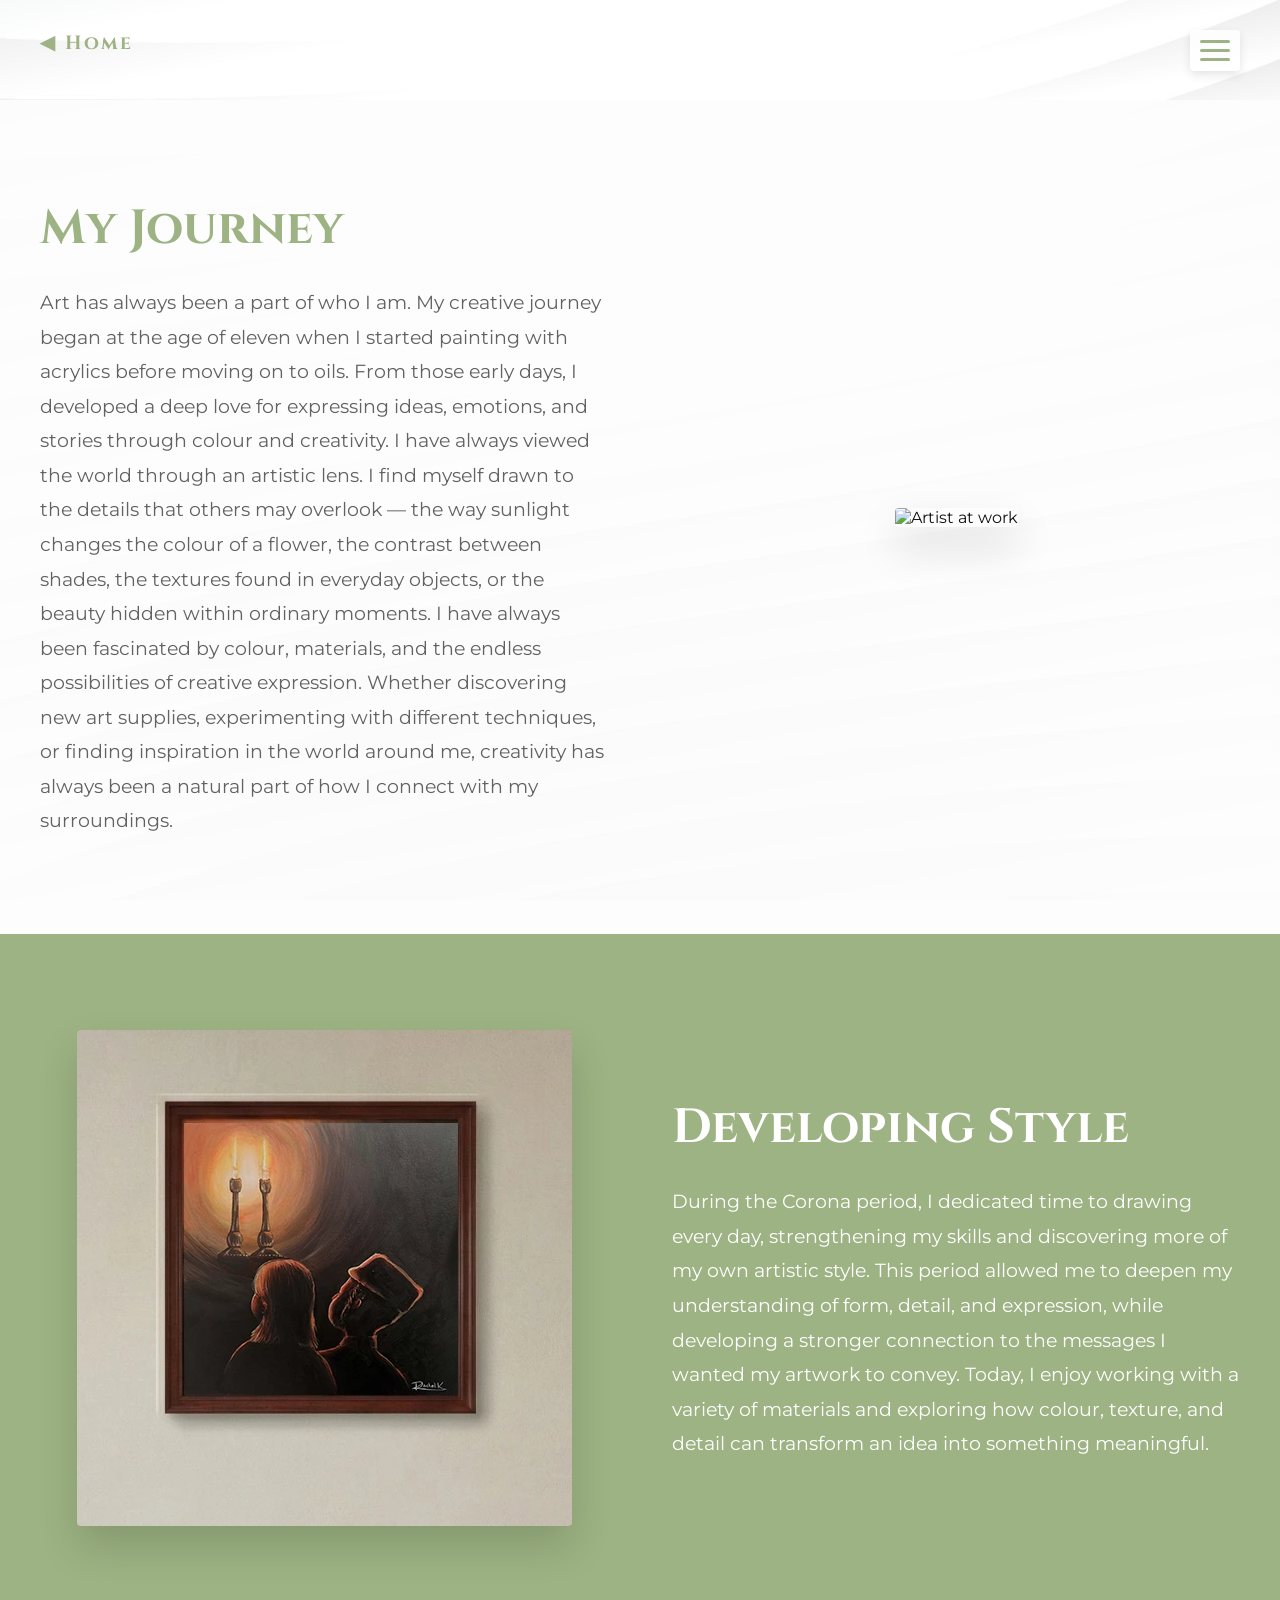
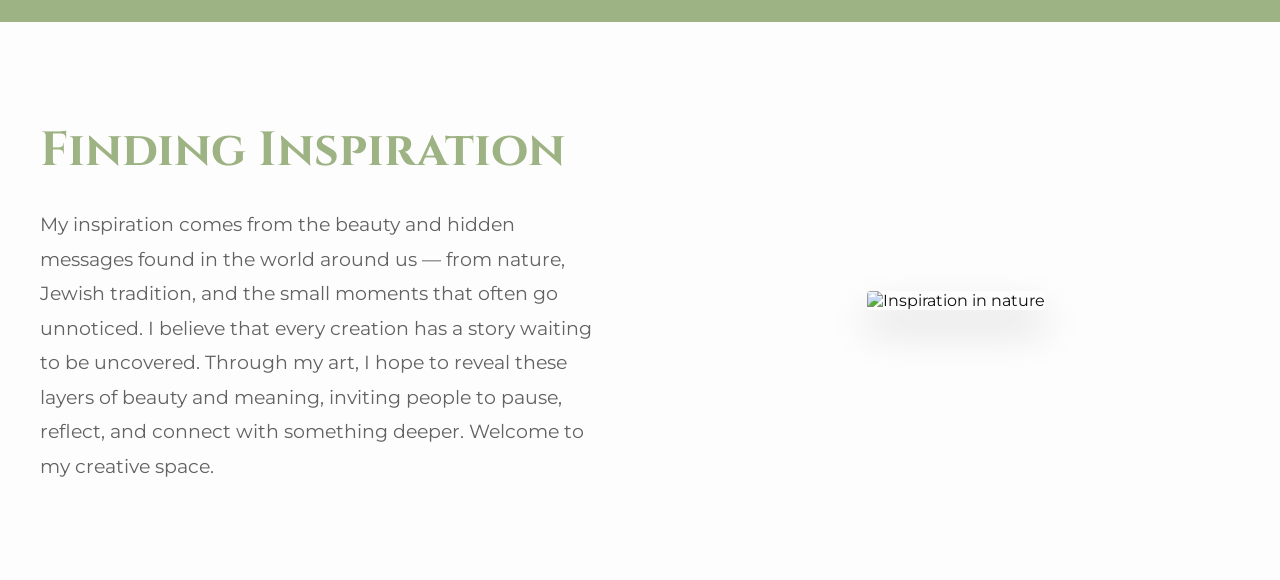
==== aboutMe.html @ 3dc776a1 "Updated" ====
<!DOCTYPE html>
<html lang="en">
<head>
    <meta charset="UTF-8" />
    <meta name="viewport" content="width=device-width, initial-scale=1.0" />
    <title>About Me - Rachel Klompas Art</title>
    <link rel="stylesheet" href="style.css" />
    <link href="https://fonts.googleapis.com/css2?family=Cinzel:wght@400;600;700&family=Montserrat:wght@300;400;500;600&display=swap" rel="stylesheet">
</head>
<body>
    <div class="global-fixed-bg"></div>
    <a href="index.html" class="back-home-btn"><span class="arrow">&#9664;</span> Home</a>
    
    <!-- Hamburger Navigation -->
    <div class="hamburger-container">
        <div class="hamburger-icon" id="hamburger-icon">
            <span class="bar"></span>
            <span class="bar"></span>
            <span class="bar"></span>
        </div>
        <div class="dropdown-menu" id="dropdown-menu">
            <a href="index.html">Home</a>
            <a href="gallery.html">Gallery</a>
            <a href="aboutMe.html">About Me</a>
        </div>
    </div>

    <!-- Main Content Container -->
    <main id="about-main">
        
        <!-- Section 1: Light Background -->
        <section class="about-section light">
            <div class="about-content">
                <div class="about-text">
                    <h2>My Journey</h2>
                    <p>Art has always been a part of who I am. My creative journey began at the age of eleven when I started painting with acrylics before moving on to oils. From those early days, I developed a deep love for expressing ideas, emotions, and stories through colour and creativity. I have always viewed the world through an artistic lens. I find myself drawn to the details that others may overlook — the way sunlight changes the colour of a flower, the contrast between shades, the textures found in everyday objects, or the beauty hidden within ordinary moments. I have always been fascinated by colour, materials, and the endless possibilities of creative expression. Whether discovering new art supplies, experimenting with different techniques, or finding inspiration in the world around me, creativity has always been a natural part of how I connect with my surroundings.</p>
                </div>
                <div class="about-image">
                    <!-- Replace the src with your actual image path -->
                    <img src="./Paintings/Abstract mockup.webp" alt="Artist at work">
                </div>
            </div>
        </section>

        <!-- Section 2: Inverted Background -->
        <section class="about-section inverted">
            <div class="about-content reverse">
                <div class="about-text">
                    <h2>Developing Style</h2>
                    <p>During the Corona period, I dedicated time to drawing every day, strengthening my skills and discovering more of my own artistic style. This period allowed me to deepen my understanding of form, detail, and expression, while developing a stronger connection to the messages I wanted my artwork to convey. Today, I enjoy working with a variety of materials and exploring how colour, texture, and detail can transform an idea into something meaningful.</p>
                </div>
                <div class="about-image">
                    <!-- Replace the src with your actual image path -->
                    <img src="./Paintings/candles cropped mockup (1).webp" alt="Artistic details">
                </div>
            </div>
        </section>

        <!-- Section 3: Light Background -->
        <section class="about-section light">
            <div class="about-content">
                <div class="about-text">
                    <h2>Finding Inspiration</h2>
                    <p>My inspiration comes from the beauty and hidden messages found in the world around us — from nature, Jewish tradition, and the small moments that often go unnoticed. I believe that every creation has a story waiting to be uncovered. Through my art, I hope to reveal these layers of beauty and meaning, inviting people to pause, reflect, and connect with something deeper. Welcome to my creative space.</p>
                </div>
                <div class="about-image">
                    <!-- Replace the src with your actual image path -->
                    <img src="./Paintings/leaves Mockup.webp" alt="Inspiration in nature">
                </div>
            </div>
        </section>
    <div id="contact-widget-container">
        <div id="contact-popup" class="contact-popup">
            <div class="contact-header">
                <h3>Have any questions?</h3>
                <span id="close-popup">&times;</span>
            </div>
            <div class="contact-body">
                <textarea id="contact-message" placeholder="Ask about an artwork, pricing, or commissions..."></textarea>
                <div class="contact-actions">
                    <button id="send-whatsapp" class="action-btn wa-btn">WhatsApp</button>
                    <button id="send-email" class="action-btn email-btn">Email</button>
                </div>
            </div>
        </div>
        <div id="contact-greeting" class="contact-greeting">Hi, be in touch if there is something specific you would like</div>
        <div id="contact-bubble" class="contact-bubble">
            <svg viewBox="0 0 24 24" fill="none" xmlns="http://www.w3.org/2000/svg">
                <path d="M20 2H4C2.9 2 2 2.9 2 4V22L6 18H20C21.1 18 22 17.1 22 16V4C22 2.9 21.1 2 20 2Z" fill="#ffffff"/>
            </svg>
        </div>
    </div>
    </main>

    <script src="aboutMe.js"></script>
</body>
</html>
---- style.css ----
:root {
    --bg-color: #fdfdfd;
    --text-color: #111111;
    --brand-green: #9db383;
    --brand-grey: #626262; 
}

* {
    margin: 0;
    padding: 0;
    box-sizing: border-box;
}

html, body {
    width: 100%;
    background: var(--bg-color);
    color: var(--text-color);
    font-family: 'Montserrat', sans-serif;
    overflow-x: hidden; 
}

h1, h2, h3, h4, h5, h6 {
    font-family: 'Cinzel', serif;
    color: var(--brand-green);
}

/* =========================================
   GLOBAL FIXED BACKGROUND (ALL PAGES)
   ========================================= */
.global-fixed-bg {
    position: fixed;
    top: 0; left: 0;
    width: 100vw; height: 100vh;
    z-index: 0; 
    display: flex;
    align-items: center; justify-content: center;
    background-image: url('./Paintings/background.jpg'); 
    background-size: cover;
    background-position: center;
    background-repeat: no-repeat;
}

/* =========================================
   GLOBAL BACK BUTTON
   ========================================= */
.back-home-btn {
    position: fixed;
    top: 30px;
    left: 40px;
    z-index: 9000; 
    pointer-events: auto; 
    cursor: pointer;
    text-decoration: none;
    display: flex;
    align-items: center;
    gap: 8px;
    font-family: 'Cinzel', serif;
    font-size: 1.2rem;
    color: var(--brand-green);
    font-weight: 700;
    letter-spacing: 2px;
    transition: color 0.3s ease, transform 0.3s ease;
}

.back-home-btn:hover {
    color: var(--brand-green);
    transform: translateX(-5px); 
}

@media (max-width: 768px) {
    .back-home-btn {
        top: 20px;
        left: 20px;
        font-size: 1rem;
    }
}

/* =========================================
   GALLERY PAGE STYLES
   ========================================= */
#gallery-container {
    position: relative;
    z-index: 1; 
    display: flex; flex-direction: column; width: 100%; padding: 50px 0; 
}

.bg-watermark {
    font-size: 16vw; 
    letter-spacing: 5px;
    opacity: 0.05; 
    color: var(--brand-green);
    font-family: 'Cinzel', serif;
    white-space: nowrap;
    user-select: none;
}

.bg-title { 
    position: absolute; 
    top: 50%; 
    left: 50%; 
    transform: translate(-50%, -50%); 
    font-size: 16vw; 
    letter-spacing: 5px; 
    opacity: 0.1; 
    color: var(--brand-grey); 
    font-family: 'Cinzel', serif; 
    z-index: 0; 
    white-space: nowrap; 
    pointer-events: none; 
    user-select: none; 
}

.art-panel { position: relative; width: 100vw; min-height: 90vh; display: flex; align-items: center; justify-content: center; padding: 4rem 0; }
.art-bounding-box { position: relative; display: flex; align-items: center; justify-content: space-between; width: 95%; max-width: 1600px; padding: 0 2rem; }
.art-bounding-box.reverse { flex-direction: row-reverse; }

.image-carousel { 
    position: relative; 
    z-index: 2; 
    width: 55%; 
    height: 80vh; 
    display: flex; 
    justify-content: center; 
    align-items: center; 
}

.art-image { max-height: 100%; max-width: 100%; object-fit: contain; box-shadow: 0 20px 50px rgba(0, 0, 0, 0.15); border-radius: 4px; cursor: pointer; transition: transform 0.3s ease; }
.art-image:hover { transform: scale(1.02); }

.museum-plaque { 
    position: relative;
    z-index: 2; 
    width: 35%; 
    background: rgba(255,255,255,0.9); 
    border-left: 4px solid var(--brand-green); 
    box-shadow: 0 10px 40px rgba(0, 0, 0, 0.08); 
    padding: 4rem; 
    backdrop-filter: blur(5px); 
}
.museum-plaque h2 { font-family: 'Cinzel', serif; color: var(--brand-green); margin-bottom: 1rem; font-size: 3rem; }
.museum-plaque p { font-family: 'Montserrat', sans-serif; color: var(--brand-green); margin: 0; font-size: 1.5rem; font-weight: 500; }
.museum-plaque h3 { font-family: 'Cinzel', serif; color: var(--brand-green); margin: 0; font-size: 2rem; }

.nav-arrow {
    background-color: var(--brand-green);
    color: var(--brand-grey);
    width: 60px;
    height: 60px;
    display: flex;
    justify-content: center;
    align-items: center;
    border-radius: 50%;
    cursor: pointer;
    font-size: 30px;
    transition: all 0.3s ease;
    user-select: none;
    box-shadow: 0 4px 10px rgba(0,0,0,0.15); 
}
.nav-arrow:hover {
    background-color: var(--brand-grey);
    color: var(--brand-green);
    transform: scale(1.05); 
}
.carousel-btn { position: absolute; top: 50%; z-index: 5; opacity: 0; }
.image-carousel:hover .carousel-btn { opacity: 1; }
.prev-btn { left: 15px; }
.next-btn { right: 15px; }

/* =========================================
   STATUS OVERLAY (SOLD / MESSAGE)
   ========================================= */
.status-overlay {
    position: absolute;
    top: 40px;
    left: -20px;
    background-color: rgba(157, 179, 131, 0.95);
    color: #ffffff;
    padding: 15px 50px;
    font-family: 'Cinzel', serif;
    font-size: 1.8rem;
    font-weight: 700;
    letter-spacing: 4px;
    text-transform: uppercase;
    z-index: 10; 
    pointer-events: none; 
    box-shadow: 0 5px 20px rgba(0,0,0,0.25);
    transform: rotate(-3deg);
}

@media (max-width: 1024px) {
    .art-bounding-box, .art-bounding-box.reverse { flex-direction: column; gap: 2rem; }
    .image-carousel, .museum-plaque { width: 100%; height: auto; }
    .art-image { max-height: 60vh; }
    .museum-plaque { border-left: none; border-top: 4px solid var(--brand-green); padding: 2.5rem; }
    .status-overlay { top: 10px; left: 0px; font-size: 1.2rem; padding: 10px 30px; }
}

/* =========================================
   NEW FULL-PAGE MODAL
   ========================================= */
.modal { 
    display: none; position: fixed; z-index: 9999; 
    left: 0; top: 0; width: 100vw; height: 100vh; 
    background-color: var(--bg-color); 
    overflow: hidden; 
}
.modal-bg-title {
    position: absolute; top: 50%; left: 50%; transform: translate(-50%, -50%);
    font-size: 18vw; font-family: 'Cinzel', serif; color: var(--brand-green);
    opacity: 0.05; z-index: 0; pointer-events: none; white-space: nowrap;
}
.modal-layout { display: flex; width: 100%; height: 100%; position: relative; z-index: 1; }
.modal-image-container { 
    width: 65%; height: 100%; display: flex; 
    justify-content: center; align-items: center; 
    padding: 4rem; position: relative;
}
#modalImage { max-width: 100%; max-height: 90vh; box-shadow: 0 20px 50px rgba(0, 0, 0, 0.2); }
.modal-plaque { 
    width: 35%; height: 100%; display: flex; flex-direction: column; 
    justify-content: center; padding: 4rem 6rem; 
    background: url('./Paintings/background.jpg'); border-left: 4px solid var(--brand-green); 
    box-shadow: -10px 0 30px rgba(0,0,0,0.05);
}
.modal-plaque h2 { font-size: 3.5rem; margin-bottom: 1.5rem; }
.modal-plaque p { font-size: 1.2rem; margin-bottom: 1rem; color: var(--text-color); font-weight: 500; }
.close { position: absolute; top: 30px; right: 40px; color: var(--brand-green); font-size: 60px; z-index: 10000; cursor: pointer; }
.modal-nav { 
    position: absolute; top: 50%; left: 0; width: 100%; 
    display: flex; justify-content: space-between; 
    transform: translateY(-50%); padding: 0 40px; z-index: 10; pointer-events: none; 
}
.modal-nav .nav-arrow { pointer-events: auto; }

@media (max-width: 1024px) {
    .modal { overflow-y: auto; }
    .modal-layout { flex-direction: column; height: auto; min-height: 100vh; }
    .modal-image-container { width: 100%; height: 60vh; padding: 4rem 1rem 2rem 1rem; }
    .modal-plaque { 
        width: 100%; height: auto; border-left: none; border-top: 4px solid var(--brand-green); 
        padding: 3rem 2rem; align-items: center; text-align: center; 
    }
    .modal-plaque h2 { font-size: 2.5rem; }
    .modal-bg-title { font-size: 26vw; top: 30%; }
    .close { 
        top: 15px; right: 20px; font-size: 50px; background: rgba(253, 253, 253, 0.7); 
        border-radius: 50%; width: 50px; height: 50px; display: flex; 
        justify-content: center; align-items: center; line-height: 1; 
    }
    .modal-nav { padding: 0 10px; }
}
/* =========================================
   INDEX PAGE STYLES
   ========================================= */
.index-body { margin: 0; overflow: hidden !important; height: 100vh !important; }
.index-body .split-container { position: relative; width: 100vw; height: 100vh; background-color: transparent; }
.index-body .split-panel { position: absolute; display: block; text-decoration: none; cursor: pointer; }
.index-body .about-panel { top: 0; left: 0; width: 50%; height: 100vh; z-index: 1; }
.index-body .art-panel { top: 0; right: 0; width: 50%; height: 100vh; z-index: 1; }

.index-body .panel-content { position: absolute; pointer-events: none; opacity: 0.5; white-space: nowrap; }
.index-body .main-word-row { display: flex; align-items: center; gap: 1.5vw; }
.index-body .text-stack { display: flex; flex-direction: column; align-items: flex-end; position: relative; }

.index-body .panel-content h2 { font-family: 'Cinzel', serif; color: #9c9c9c; margin: 0; line-height: 0.9; letter-spacing: 5px; position: relative; z-index: 1; transition: color 0.3s ease; }
.index-body .panel-content h3 { 
    font-family: 'Pacifico', cursive; 
    font-weight: 500; 
    letter-spacing: 4px; 
    text-transform: lowercase; 
    color: var(--brand-grey); 
    position: relative; 
    z-index: 2; 
    transition: color 0.3s ease; 
    color: var(--brand-green);
}
.index-body .panel-content .arrow { font-family: 'Cinzel', serif; color: var(--brand-grey); transition: color 0.3s ease; }

.index-body .about-panel .panel-content { top: 2%; left: 3vw; }
.index-body .art-panel .panel-content { bottom: 2%; right: 3vw; }

.index-body .about-panel h2 { font-size: 8vw; }
.index-body .about-panel h3 { font-size: 4.5vw; margin-top: -5.5vw; margin-right: 2vw; } 
.index-body .about-panel .arrow { font-size: 8vw; }

.index-body .art-panel h2 { font-size: 12vw; }
.index-body .art-panel h3 { font-size: 4.5vw; margin-top: -5.5vw; margin-right: 2vw; } 
.index-body .art-panel .arrow { font-size: 8vw; }

.index-body .about-panel:hover h2, .index-body .about-panel:hover h3, .index-body .about-panel:hover .arrow { color: var(--brand-green); }
.index-body .art-panel:hover h2, .index-body .art-panel:hover h3, .index-body .art-panel:hover .arrow { color: var(--brand-green); }

.index-body .center-logo { position: absolute; top: 50%; left: 50%; transform: translate(-50%, -50%); z-index: 10; width: 280px; pointer-events: none; }
.index-body .center-logo svg { width: 100%; height: auto; filter: drop-shadow(0px 10px 15px rgba(0,0,0,0.3)); }
.index-body .center-logo svg path { fill: var(--brand-green); transition: fill 0.3s ease; }
.index-body .center-logo.hover-about .logo-design-half path { fill: var(--brand-grey); }
.index-body .center-logo.hover-art .logo-art-half path { fill: var(--brand-grey); }

@media (max-width: 768px) {
    .index-body .about-panel { top: 0; left: 0; width: 100vw; height: 50vh; }
    .index-body .art-panel { top: 50vh; left: 0; width: 100vw; height: 50vh; }
    .index-body .center-logo { width: 180px; }
    .index-body .about-panel h2 { font-size: 14vw; }
    .index-body .about-panel h3 { font-size: 3vw; margin-top: -2.5vw; margin-right: 2vw; }
    .index-body .about-panel .arrow { font-size: 7vw; }
    .index-body .art-panel h2 { font-size: 26vw; }
    .index-body .art-panel h3 { font-size: 5vw; margin-top: -4.5vw; margin-right: 3vw; }
    .index-body .art-panel .arrow { font-size: 12vw; }
    .index-body .about-panel .panel-content { top: auto; bottom: 100px; left: 50%; transform: translateX(-50%); }
    .index-body .art-panel .panel-content { bottom: auto; top: 100px; right: auto; left: 50%; transform: translateX(-50%); }
    .index-body .main-word-row { gap: 3vw; } 
}

@keyframes slideInLeft { from { transform: translateX(-100px); opacity: 0; } to { transform: translateX(0); opacity: 1; } }
@keyframes slideInRight { from { transform: translateX(100px); opacity: 0; } to { transform: translateX(0); opacity: 1; } }
.index-body .about-panel .main-word-row { animation: slideInLeft 1.2s cubic-bezier(0.2, 0.8, 0.2, 1) forwards; }
.index-body .art-panel .main-word-row { animation: slideInRight 1.2s cubic-bezier(0.2, 0.8, 0.2, 1) forwards; }

/* =========================================
   GLOBAL CONTACT WIDGET
   ========================================= */
.contact-greeting {
    position: absolute;
    right: 75px; 
    bottom: 10px;
    background-color: var(--brand-mahogany);
    color: var(--brand-brass);
    padding: 12px 20px;
    border-radius: 20px;
    border-bottom-right-radius: 4px; 
    font-family: 'Montserrat', sans-serif;
    font-weight: 500;
    font-size: 0.95rem;
    white-space: nowrap;
    box-shadow: 0 5px 15px rgba(0,0,0,0.15);
    pointer-events: none; 
    opacity: 0;
    transform: translateX(30px) scale(0.8);
    transform-origin: right bottom;
    transition: all 0.6s cubic-bezier(0.175, 0.885, 0.32, 1.275);
}

.contact-greeting.show { opacity: 1; transform: translateX(0) scale(1); }
#contact-widget-container { position: fixed; bottom: 30px; right: 30px; z-index: 100000; display: flex; flex-direction: column; align-items: flex-end; pointer-events: none; }
.contact-bubble { width: 60px; height: 60px; background-color: var(--brand-green); border-radius: 50%; display: flex; justify-content: center; align-items: center; box-shadow: 0 10px 20px rgba(0,0,0,0.2); cursor: pointer; pointer-events: auto; transition: transform 0.3s ease, background-color 0.3s ease, opacity 0.5s ease; opacity: 0; transform: translateY(20px); }
.contact-bubble.show { opacity: 1; transform: translateY(0); }
.contact-bubble:hover { background-color: #8b8b8b; color: var(--brand-green); border-color: var(--brand-green); }
.contact-bubble svg { width: 30px; height: 30px; }

.contact-popup { width: 300px; background-color: #ffffff; border-radius: 8px; box-shadow: 0 15px 40px rgba(0,0,0,0.2); margin-bottom: 20px; overflow: hidden; pointer-events: auto; display: none; opacity: 0; transform: translateY(10px); transition: opacity 0.3s ease, transform 0.3s ease; }
.contact-popup.open { display: block; opacity: 1; transform: translateY(0); }
.contact-header { background-color: var(--brand-green); padding: 15px 20px; display: flex; justify-content: space-between; align-items: center; }
.contact-header h3 { color: var(--brand-grey); font-size: 1rem; margin: 0; letter-spacing: 1px; }
#close-popup { color: #ffffff; font-size: 24px; cursor: pointer; line-height: 1; }
.contact-body { padding: 20px; background-color: var(--bg-color); }
#contact-message { width: 100%; height: 100px; padding: 10px; border: 1px solid #ddd; border-radius: 4px; font-family: 'Montserrat', sans-serif; font-size: 0.9rem; resize: none; margin-bottom: 15px; }
#contact-message:focus { outline: none; border-color: var(--brand-green); }
.contact-actions { display: flex; gap: 10px; }
.action-btn { flex: 1; padding: 10px; border: none; border-radius: 4px; font-family: 'Montserrat', sans-serif; font-weight: 600; cursor: pointer; color: #ffffff; transition: filter 0.2s ease; }
.action-btn:hover { filter: brightness(1.1); }
.wa-btn { background-color: #25D366; } 
.email-btn { background-color: var(--brand-grey); }

/* =========================================
   DESIGN PAGE STYLES (3D TUNNEL & MASONRY)
   ========================================= */
.design-body { margin: 0; overflow-x: hidden; }
#viewport { position: fixed; top: 0; left: 0; width: 100vw; height: 100vh; perspective: 800px; overflow: hidden; z-index: 1; }
#camera { width: 100%; height: 100%; position: absolute; transform-style: preserve-3d; }

.project-panel {
    position: absolute; top: 50%; left: 50%; width: 60vh; height: 60vh; margin-left: -30vh; margin-top: -30vh;  
    cursor: pointer; transition: filter 0.3s ease, transform 0.3s ease, box-shadow 0.3s ease;
    opacity: 0; box-shadow: 0 20px 40px rgba(0,0,0,0.2); border-radius: 4px;
}
.project-panel:hover { filter: brightness(1.1); box-shadow: 0 40px 80px rgba(0,0,0,0.6); transform: scale(1.02); }
.blur-bg { position: absolute; top: 0; left: 0; width: 100%; height: 100%; background-size: cover; background-position: center; filter: blur(15px) brightness(0.8); border-radius: 4px; z-index: 1; }
.sharp-text { position: absolute; top: 0; left: 0; width: 100%; height: 100%; display: flex; justify-content: center; align-items: center; background-size: cover; background-position: center; background-clip: text; -webkit-background-clip: text; z-index: 2; }
.sharp-text h2 { color: transparent !important; -webkit-text-fill-color: transparent !important; font-family: 'Cinzel', serif; font-size: 8vh; font-weight: 700; letter-spacing: 6px; margin: 0; text-align: center; width: 90%; }

.masonry-content-wrapper { width: 100%; height: 100%; overflow-y: auto; padding: 6rem 4rem; position: relative; z-index: 2; }
.masonry-header { text-align: center; margin-bottom: 4rem; }
.masonry-header h1 { font-size: 4rem; color: var(--brand-green); margin-bottom: 1rem; }
.masonry-header p { font-size: 1.2rem; color: var(--text-color); max-width: 600px; margin: 0 auto; }
.masonry-grid { column-count: 3; column-gap: 2rem; max-width: 1400px; margin: 0 auto; }
.masonry-grid img { width: 100%; margin-bottom: 2rem; border-radius: 4px; box-shadow: 0 10px 30px rgba(0,0,0,0.15); break-inside: avoid; }
.close-masonry { position: fixed; top: 30px; right: 40px; color: var(--brand-green); font-size: 60px; z-index: 10000; cursor: pointer; }

@media (max-width: 768px) {
    .modal-layout { display: flex !important; flex-direction: column !important; height: 100dvh !important; overflow: hidden !important; }
    .modal-image-container { flex: 1 1 0% !important; width: 100% !important; min-height: 0 !important; display: flex !important; justify-content: center !important; align-items: center !important; padding: 70px 15px 15px 15px !important; }
    #modalImage { max-width: 100% !important; max-height: 100% !important; width: auto !important; height: auto !important; object-fit: contain !important; box-shadow: 0 10px 30px rgba(0,0,0,0.15) !important; }
    .modal-plaque { flex: 0 0 auto !important; width: 100% !important; height: auto !important; display: block !important; padding: 20px 20px 30px 20px !important; text-align: center !important; background: var(--bg-color) !important; max-height: 40vh !important; overflow-y: auto !important; }
    .modal-plaque h2 { font-size: 2rem !important; margin-bottom: 0.5rem !important; }
    .modal-plaque p { font-size: 1rem !important; margin-bottom: 0.5rem !important; }
}

.newsletter-overlay { z-index: 9999999; display: none; position: fixed; top: 0; left: 0; width: 100%; height: 100%; background-color: rgba(0,0,0,0.6); backdrop-filter: blur(8px); }
.newsletter-box { position: absolute; top: 50%; left: 50%; transform: translate(-50%, -50%); width: 90%; max-width: 450px; background: var(--brand-grey); border: 2px solid var(--brand-green); border-radius: 4px; padding: 40px 30px; text-align: center; box-shadow: 0 25px 50px rgba(0,0,0,0.7); }
.newsletter-title { font-family: 'Cinzel', serif; color: #9db383; margin-bottom: 12px; font-size: 1.8rem; letter-spacing: 2px; }
.newsletter-text { font-family: 'Montserrat', sans-serif; color: #d1d1d1; margin-bottom: 30px; font-size: 0.9rem; line-height: 1.6; }
.newsletter-close-x { position: absolute; top: 10px; right: 15px; color: #888; font-size: 28px; cursor: pointer; transition: color 0.3s; }
.newsletter-close-btn { background: none; border: none; color: #888; font-family: 'Montserrat', sans-serif; font-size: 0.8rem; cursor: pointer; text-decoration: underline; transition: color 0.3s; }
.newsletter-close-x:hover, .newsletter-close-btn:hover { color: #9db383; }
.kit-placeholder { min-height: 60px; margin-bottom: 20px; color: #888; font-style: italic; font-size: 0.8em; }

/* =========================================
   HAMBURGER MENU
   ========================================= */
.hamburger-container {
    position: fixed;
    top: 30px;
    right: 40px;
    z-index: 10000;
}

.hamburger-icon {
    display: flex;
    flex-direction: column;
    gap: 6px;
    cursor: pointer;
    padding: 10px;
    background: rgba(255, 255, 255, 0.8);
    border-radius: 4px;
    box-shadow: 0 4px 10px rgba(0,0,0,0.1);
    transition: background 0.3s ease;
}

.hamburger-icon:hover {
    background: rgba(255, 255, 255, 1);
}

.hamburger-icon .bar {
    width: 30px;
    height: 3px;
    background-color: var(--brand-green);
    border-radius: 2px;
    transition: transform 0.3s ease, opacity 0.3s ease;
}

.hamburger-icon.active .bar:nth-child(1) {
    transform: translateY(9px) rotate(45deg);
}

.hamburger-icon.active .bar:nth-child(2) {
    opacity: 0;
}

.hamburger-icon.active .bar:nth-child(3) {
    transform: translateY(-9px) rotate(-45deg);
}

.dropdown-menu {
    position: absolute;
    top: 60px;
    right: 0;
    background: rgba(255, 255, 255, 0.95);
    border-left: 3px solid var(--brand-green);
    box-shadow: 0 10px 30px rgba(0,0,0,0.15);
    display: flex;
    flex-direction: column;
    min-width: 150px;
    opacity: 0;
    transform: translateY(-10px);
    pointer-events: none;
    transition: all 0.3s ease;
}

.dropdown-menu.show-menu {
    opacity: 1;
    transform: translateY(0);
    pointer-events: auto;
}

.dropdown-menu a {
    text-decoration: none;
    font-family: 'Cinzel', serif;
    color: var(--brand-green);
    padding: 15px 20px;
    font-weight: 600;
    border-bottom: 1px solid rgba(0,0,0,0.05);
    transition: background 0.3s ease, color 0.3s ease;
}

.dropdown-menu a:hover {
    background: var(--brand-green);
    color: white;
}

/* =========================================
   ABOUT ME PAGE STYLES
   ========================================= */
#about-container {
    position: relative;
    z-index: 1;
    display: flex;
    justify-content: center;
    align-items: center;
    min-height: 100vh;
    width: 100%;
    padding: 6rem 2rem;
}

.about-plaque {
    width: 90%; 
    max-width: 800px; 
    text-align: center;
    margin: 0 auto;
}

/* =========================================
   ABOUT ME PAGE STYLES
   ========================================= */
#about-main {
    position: relative;
    z-index: 1;
    width: 100%;
    padding-top: 100px; 
    display: flex;
    flex-direction: column;
}

.about-section {
    width: 100vw;
    padding: 6rem 2rem;
    display: flex;
    justify-content: center;
}

.about-section.light {
    background: rgba(253, 253, 253, 0.9);
}

.about-section.inverted {
    background: var(--brand-green);
}

.about-content {
    display: flex;
    align-items: center;
    max-width: 1200px;
    width: 100%;
    gap: 4rem;
}

.about-content.reverse {
    flex-direction: row-reverse;
}

.about-text {
    flex: 1;
}

.about-text h2 {
    font-size: 3rem;
    margin-bottom: 1.5rem;
}

.about-section.light .about-text h2 {
    color: var(--brand-green);
}

.about-section.inverted .about-text h2 {
    color: #ffffff;
}

.about-section.light .about-text p {
    color: var(--brand-grey);
}

.about-section.inverted .about-text p {
    color: #ffffff;
}

.about-text p {
    font-family: 'Montserrat', sans-serif;
    font-size: 1.2rem;
    line-height: 1.8;
    font-weight: 400;
}

.about-image {
    flex: 1;
    display: flex;
    justify-content: center;
}

.about-image img {
    max-width: 100%;
    height: auto;
    border-radius: 4px;
    box-shadow: 0 20px 40px rgba(0,0,0,0.15);
    object-fit: cover;
}

@media (max-width: 1024px) {
    #about-main {
        padding-top: 80px;
    }
    .about-content, .about-content.reverse {
        flex-direction: column;
        gap: 3rem;
    }
    .about-text h2 {
        font-size: 2.5rem;
        text-align: center;
    }
    .about-text p {
        text-align: justify;
    }
}
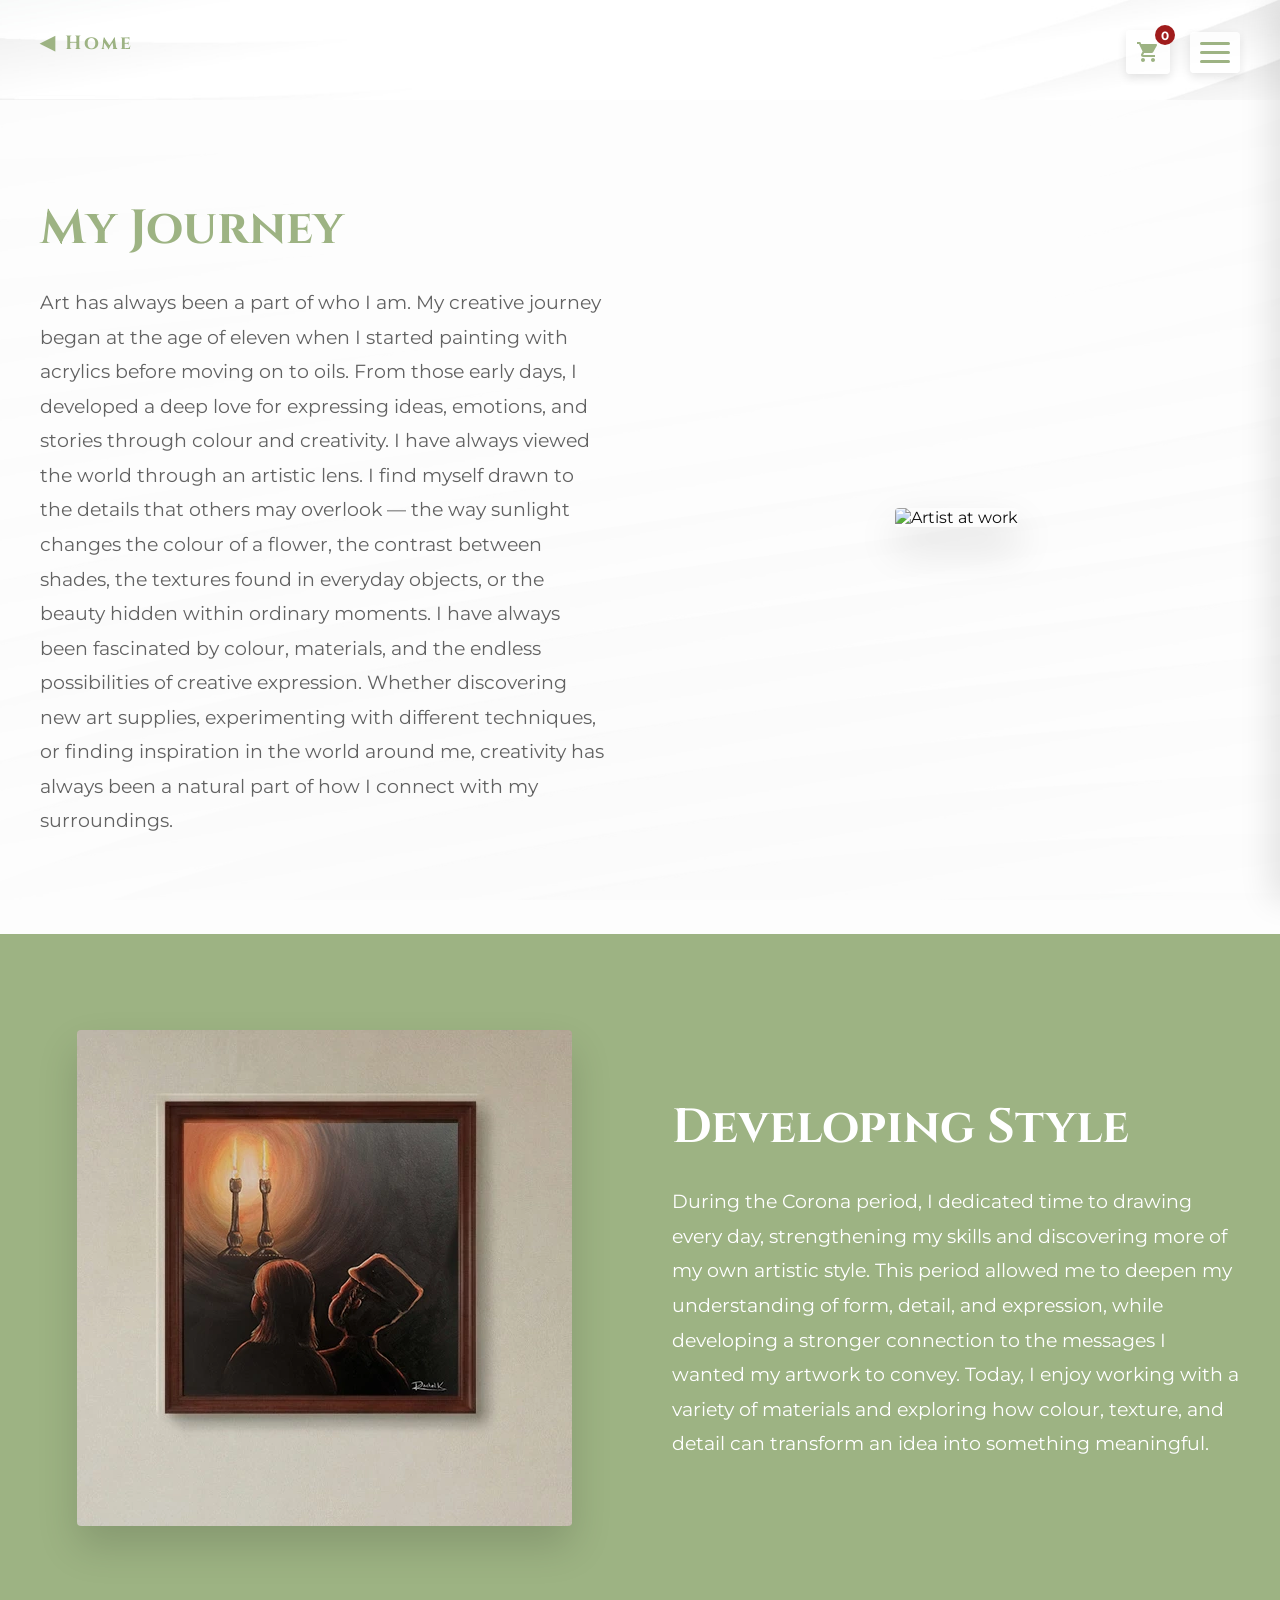
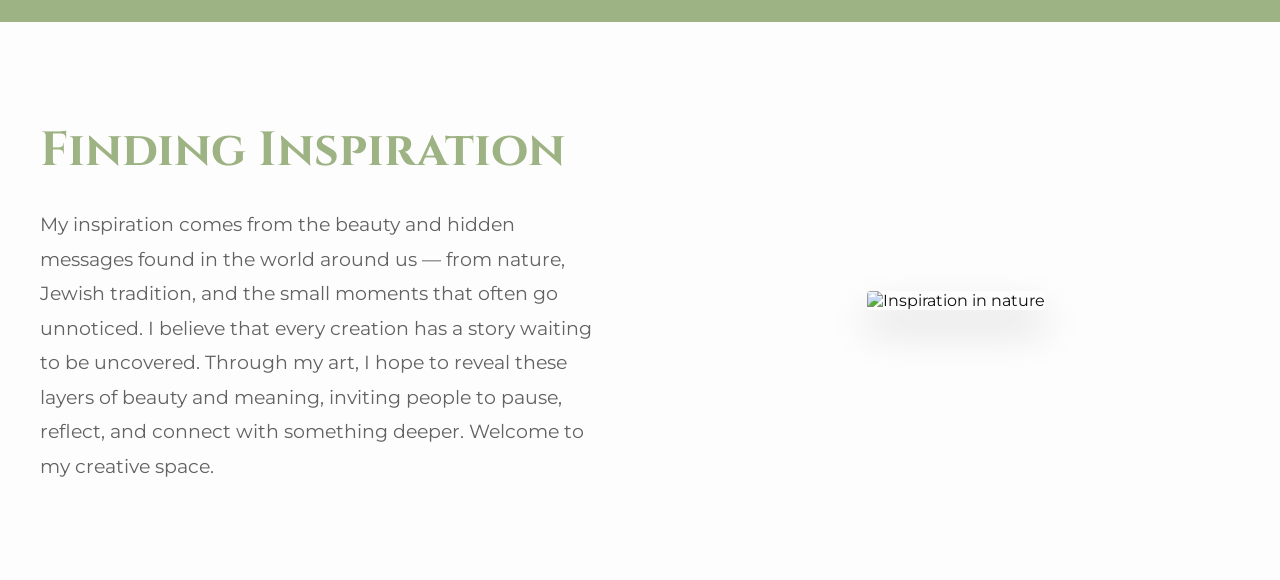
==== commit 93e5f813: "update" ====
--- a/aboutMe.html
+++ b/aboutMe.html
@@ -9,19 +9,45 @@
 </head>
 <body>
     <div class="global-fixed-bg"></div>
-    <a href="index.html" class="back-home-btn"><span class="arrow">&#9664;</span> Home</a>
+    <a href="index.html" class="back-home-btn"><span class="arrow">&#9664;&#xFE0E;</span> Home</a>
     
-    <!-- Hamburger Navigation -->
-    <div class="hamburger-container">
-        <div class="hamburger-icon" id="hamburger-icon">
-            <span class="bar"></span>
-            <span class="bar"></span>
-            <span class="bar"></span>
+<!-- Top Right Navigation & Cart -->
+    <div class="top-right-nav">
+        <!-- Cart Icon -->
+        <div class="cart-icon-container" id="cart-icon">
+            <svg viewBox="0 0 24 24" fill="none" xmlns="http://www.w3.org/2000/svg">
+                <path d="M7 18C5.9 18 5.01 18.9 5.01 20C5.01 21.1 5.9 22 7 22C8.1 22 9 21.1 9 20C9 18.9 8.1 18 7 18ZM1 2V4H3L6.6 11.59L5.24 14.04C5.09 14.32 5 14.65 5 15C5 16.1 5.9 17 7 17H19V15H7.42C7.28 15 7.17 14.89 7.17 14.75L7.2 14.63L8.1 13H15.55C16.3 13 16.96 12.59 17.3 11.97L20.88 5.53C20.96 5.38 21 5.19 21 5C21 4.45 20.55 4 20 4H5.21L4.27 2H1ZM17 18C15.9 18 15.01 18.9 15.01 20C15.01 21.1 15.9 22 17 22C18.1 22 19 21.1 19 20C19 18.9 18.1 18 17 18Z" fill="var(--brand-green)"/>
+            </svg>
+            <span class="cart-count" id="cart-count">0</span>
         </div>
-        <div class="dropdown-menu" id="dropdown-menu">
-            <a href="index.html">Home</a>
-            <a href="gallery.html">Gallery</a>
-            <a href="aboutMe.html">About Me</a>
+
+        <!-- Hamburger Menu -->
+        <div class="hamburger-container">
+            <div class="hamburger-icon" id="hamburger-icon">
+                <div class="bar"></div>
+                <div class="bar"></div>
+                <div class="bar"></div>
+            </div>
+            <div class="dropdown-menu" id="dropdown-menu">
+                <a href="aboutMe.html">About Me</a>
+                <a href="gallery.html">Art Gallery</a>
+            </div>
+        </div>
+    </div>
+
+    <!-- Slide-out Cart Sidebar -->
+    <div id="cart-sidebar" class="cart-sidebar">
+        <div class="cart-header">
+            <h2>Your Collection</h2>
+            <span id="close-cart" class="close-cart">&times;</span>
+        </div>
+        <div class="cart-items" id="cart-items">
+            <!-- Cart items injected here via JS -->
+        </div>
+        <div class="cart-footer">
+            <button id="checkout-email-btn" class="checkout-btn email-checkout">Order via Email</button>
+            <button id="checkout-wa-btn" class="checkout-btn wa-checkout">Order via WhatsApp</button>
+            <p class="checkout-note">Rachel will reply directly with banking details & custom shipping rates.</p>
         </div>
     </div>
 
--- a/style.css
+++ b/style.css
@@ -3,6 +3,8 @@
     --text-color: #111111;
     --brand-green: #9db383;
     --brand-grey: #626262; 
+    --brand-mahogany: #a01c1c;
+    --brand-brass: #b5a642;
 }
 
 * {
@@ -38,6 +40,33 @@
     background-size: cover;
     background-position: center;
     background-repeat: no-repeat;
+}
+
+/* =========================================
+   GLOBAL UI HIDING ON SCROLL & MODAL OPEN
+   ========================================= */
+.hidden-on-scroll {
+    opacity: 0 !important;
+    pointer-events: none !important;
+}
+
+.back-home-btn, .top-right-nav, #contact-widget-container {
+    transition: opacity 0.3s ease, transform 0.3s ease;
+}
+
+.back-home-btn.hidden-on-scroll, .top-right-nav.hidden-on-scroll {
+    transform: translateY(-20px);
+}
+
+#contact-widget-container.hidden-on-scroll {
+    transform: translateY(20px);
+}
+
+body.modal-open .back-home-btn,
+body.modal-open .top-right-nav,
+body.modal-open #contact-widget-container {
+    opacity: 0 !important;
+    pointer-events: none !important;
 }
 
 /* =========================================
@@ -59,7 +88,6 @@
     color: var(--brand-green);
     font-weight: 700;
     letter-spacing: 2px;
-    transition: color 0.3s ease, transform 0.3s ease;
 }
 
 .back-home-btn:hover {
@@ -76,116 +104,341 @@
 }
 
 /* =========================================
+   TOP RIGHT NAV (CART & HAMBURGER WRAPPER)
+   ========================================= */
+.top-right-nav {
+    position: fixed;
+    top: 30px;
+    right: 40px;
+    z-index: 10000;
+    display: flex;
+    align-items: center;
+    gap: 20px;
+}
+
+@media (max-width: 768px) {
+    .top-right-nav { 
+        top: 20px; 
+        right: 20px; 
+    }
+}
+
+/* =========================================
+   CART ICON & BADGE
+   ========================================= */
+.cart-icon-container {
+    position: relative;
+    cursor: pointer;
+    background: rgba(255, 255, 255, 0.8);
+    padding: 10px;
+    border-radius: 4px;
+    box-shadow: 0 4px 10px rgba(0,0,0,0.1);
+    transition: background 0.3s ease;
+    display: flex;
+    justify-content: center;
+    align-items: center;
+}
+.cart-icon-container:hover { background: rgba(255, 255, 255, 1); }
+.cart-icon-container svg { width: 24px; height: 24px; }
+
+.cart-count {
+    position: absolute;
+    top: -5px;
+    right: -5px;
+    background-color: var(--brand-mahogany);
+    color: white;
+    font-size: 0.75rem;
+    font-weight: bold;
+    width: 20px;
+    height: 20px;
+    display: flex;
+    justify-content: center;
+    align-items: center;
+    border-radius: 50%;
+}
+
+/* =========================================
+   HAMBURGER MENU
+   ========================================= */
+.hamburger-container { 
+    position: relative; 
+}
+
+.hamburger-icon {
+    display: flex;
+    flex-direction: column;
+    gap: 6px;
+    cursor: pointer;
+    padding: 10px;
+    background: rgba(255, 255, 255, 0.8);
+    border-radius: 4px;
+    box-shadow: 0 4px 10px rgba(0,0,0,0.1);
+    transition: background 0.3s ease;
+}
+
+.hamburger-icon:hover { background: rgba(255, 255, 255, 1); }
+
+.hamburger-icon .bar {
+    width: 30px;
+    height: 3px;
+    background-color: var(--brand-green);
+    border-radius: 2px;
+    transition: transform 0.3s ease, opacity 0.3s ease;
+}
+
+.hamburger-icon.active .bar:nth-child(1) { transform: translateY(9px) rotate(45deg); }
+.hamburger-icon.active .bar:nth-child(2) { opacity: 0; }
+.hamburger-icon.active .bar:nth-child(3) { transform: translateY(-9px) rotate(-45deg); }
+
+.dropdown-menu {
+    position: absolute;
+    top: 60px;
+    right: 0;
+    background: rgba(255, 255, 255, 0.95);
+    border-left: 3px solid var(--brand-green);
+    box-shadow: 0 10px 30px rgba(0,0,0,0.15);
+    display: flex;
+    flex-direction: column;
+    min-width: 150px;
+    opacity: 0;
+    transform: translateY(-10px);
+    pointer-events: none;
+    transition: all 0.3s ease;
+}
+
+.dropdown-menu.show-menu {
+    opacity: 1;
+    transform: translateY(0);
+    pointer-events: auto;
+}
+
+.dropdown-menu a {
+    text-decoration: none;
+    font-family: 'Cinzel', serif;
+    color: var(--brand-green);
+    padding: 15px 20px;
+    font-weight: 600;
+    border-bottom: 1px solid rgba(0,0,0,0.05);
+    transition: background 0.3s ease, color 0.3s ease;
+}
+
+.dropdown-menu a:hover {
+    background: var(--brand-green);
+    color: white;
+}
+
+/* =========================================
+   CART SIDEBAR & DUAL CHECKOUT BUTTONS
+   ========================================= */
+.cart-sidebar {
+    position: fixed;
+    top: 0;
+    right: -400px;
+    width: 100%;
+    max-width: 400px;
+    height: 100vh;
+    background-color: var(--bg-color);
+    box-shadow: -10px 0 30px rgba(0,0,0,0.1);
+    z-index: 100000;
+    display: flex;
+    flex-direction: column;
+    transition: right 0.4s cubic-bezier(0.2, 0.8, 0.2, 1);
+}
+.cart-sidebar.open { right: 0; }
+
+.cart-header {
+    display: flex;
+    justify-content: space-between;
+    align-items: center;
+    padding: 30px;
+    background-color: var(--brand-green);
+    color: white;
+}
+.cart-header h2 { color: white; margin: 0; font-size: 1.5rem; }
+.close-cart { font-size: 2rem; cursor: pointer; line-height: 1; }
+
+.cart-items {
+    flex: 1;
+    padding: 30px;
+    overflow-y: auto;
+    display: flex;
+    flex-direction: column;
+    gap: 20px;
+}
+.cart-item {
+    display: flex;
+    justify-content: space-between;
+    align-items: center;
+    padding-bottom: 15px;
+    border-bottom: 1px solid #ddd;
+}
+.cart-item-info h4 { margin: 0 0 5px 0; font-size: 1.1rem; color: var(--text-color); }
+.cart-item-info p { margin: 0; font-size: 0.9rem; color: var(--brand-grey); }
+.remove-item { color: red; cursor: pointer; font-size: 1.5rem; font-weight: bold; }
+
+.cart-footer {
+    padding: 25px 20px;
+    border-top: 1px solid #ddd;
+    background: #fff;
+    display: flex;
+    flex-direction: column;
+    gap: 10px;
+}
+.checkout-btn {
+    width: 100%;
+    padding: 14px;
+    font-family: 'Cinzel', serif;
+    font-size: 1rem;
+    font-weight: bold;
+    border: none;
+    border-radius: 4px;
+    cursor: pointer;
+    transition: filter 0.2s ease, transform 0.1s ease;
+}
+.checkout-btn:hover { filter: brightness(1.1); }
+.checkout-btn:active { transform: scale(0.98); }
+.email-checkout { background-color: var(--brand-grey); color: white; }
+.wa-checkout { background-color: #25D366; color: white; }
+.checkout-note { text-align: center; font-size: 0.8rem; color: var(--brand-grey); margin-top: 5px; }
+
+
+/* =========================================
+   INDEX PAGE (LANDING SPLIT SCREEN)
+   ========================================= */
+.index-body { margin: 0; overflow: hidden !important; height: 100vh !important; }
+.index-body .split-container { position: relative; width: 100vw; height: 100vh; background-color: transparent; }
+.index-body .split-panel { position: absolute; display: block; text-decoration: none; cursor: pointer; }
+.index-body .about-panel { top: 0; left: 0; width: 50%; height: 100vh; z-index: 1; }
+.index-body .art-panel { top: 0; right: 0; width: 50%; height: 100vh; z-index: 1; }
+
+.index-body .panel-content { position: absolute; pointer-events: none; opacity: 0.5; white-space: nowrap; }
+.index-body .main-word-row { display: flex; align-items: center; gap: 1.5vw; }
+.index-body .text-stack { display: flex; flex-direction: column; align-items: flex-end; position: relative; }
+
+.index-body .panel-content h2 { font-family: 'Cinzel', serif; color: #9c9c9c; margin: 0; line-height: 0.9; letter-spacing: 5px; position: relative; z-index: 1; transition: color 0.3s ease; }
+.index-body .panel-content h3 { font-family: 'Pacifico', cursive; font-weight: 500; letter-spacing: 4px; text-transform: lowercase; color: var(--brand-green); position: relative; z-index: 2; transition: color 0.3s ease; }
+.index-body .panel-content .arrow { font-family: 'Cinzel', serif; color: var(--brand-grey); transition: color 0.3s ease; }
+
+.index-body .about-panel .panel-content { top: 2%; left: 3vw; }
+.index-body .art-panel .panel-content { bottom: 2%; right: 3vw; }
+
+.index-body .about-panel h2 { font-size: 12vw; }
+.index-body .about-panel h3 { font-size: 4.5vw; margin-top: -5.5vw; margin-right: 2vw; } 
+.index-body .about-panel .arrow { font-size: 12vw; }
+
+.index-body .art-panel h2 { font-size: 12vw; }
+.index-body .art-panel h3 { font-size: 4.5vw; margin-top: -5.5vw; margin-right: 2vw; } 
+.index-body .art-panel .arrow { font-size: 8vw; }
+
+.index-body .about-panel:hover h2, .index-body .about-panel:hover h3, .index-body .about-panel:hover .arrow { color: var(--brand-green); }
+.index-body .art-panel:hover h2, .index-body .art-panel:hover h3, .index-body .art-panel:hover .arrow { color: var(--brand-green); }
+
+.index-body .center-logo { position: absolute; top: 50%; left: 50%; transform: translate(-50%, -50%); z-index: 10; width: 280px; pointer-events: none; }
+.index-body .center-logo svg { width: 100%; height: auto; filter: drop-shadow(0px 10px 15px rgba(0,0,0,0.3)); }
+.index-body .center-logo svg path { fill: var(--brand-green); transition: fill 0.3s ease; }
+.index-body .center-logo.hover-about .logo-design-half path { fill: var(--brand-grey); }
+.index-body .center-logo.hover-art .logo-art-half path { fill: var(--brand-grey); }
+
+@keyframes slideInLeft { from { transform: translateX(-100px); opacity: 0; } to { transform: translateX(0); opacity: 1; } }
+@keyframes slideInRight { from { transform: translateX(100px); opacity: 0; } to { transform: translateX(0); opacity: 1; } }
+.index-body .about-panel .main-word-row { animation: slideInLeft 1.2s cubic-bezier(0.2, 0.8, 0.2, 1) forwards; }
+.index-body .art-panel .main-word-row { animation: slideInRight 1.2s cubic-bezier(0.2, 0.8, 0.2, 1) forwards; }
+
+/* =========================================
+   INDEX PAGE MOBILE EXACT TYPOGRAPHY
+   ========================================= */
+@media (max-width: 768px) {
+    .index-body .about-panel { top: 0; left: 0; width: 100vw; height: 50vh; }
+    .index-body .art-panel { top: 50vh; left: 0; width: 100vw; height: 50vh; }
+    .index-body .center-logo { width: 180px; }
+    
+    .index-body .about-panel .panel-content { top: auto; bottom: 100px; left: 50%; transform: translateX(-50%); }
+    .index-body .art-panel .panel-content { bottom: auto; top: 100px; right: auto; left: 50%; transform: translateX(-50%); }
+    .index-body .main-word-row { gap: 3vw; } 
+    
+    .index-body .about-panel h3 { font-size: 3vw; margin-top: -2.5vw; margin-right: 2vw; }
+    .index-body .about-panel .arrow { font-size: 7vw; }
+    .index-body .art-panel h3 { font-size: 5vw; margin-top: -4.5vw; margin-right: 3vw; }
+    .index-body .art-panel .arrow { font-size: 12vw; }
+
+    /* HARDCODED REM SIZES FOR MOBILE SPLIT TITLES */
+    .index-body .about-panel h2, 
+    .index-body .art-panel h2 {
+        font-size: 2.2rem !important; 
+        line-height: 1 !important;
+    }
+    
+    .enlarge-word {
+        font-size: 4.5rem !important;
+        display: inline-block !important; 
+        line-height: 0.9 !important;
+        font-weight: bold;
+    }
+}
+
+
+/* =========================================
    GALLERY PAGE STYLES
    ========================================= */
-#gallery-container {
-    position: relative;
-    z-index: 1; 
-    display: flex; flex-direction: column; width: 100%; padding: 50px 0; 
-}
-
-.bg-watermark {
-    font-size: 16vw; 
-    letter-spacing: 5px;
-    opacity: 0.05; 
-    color: var(--brand-green);
-    font-family: 'Cinzel', serif;
-    white-space: nowrap;
-    user-select: none;
-}
-
-.bg-title { 
-    position: absolute; 
-    top: 50%; 
-    left: 50%; 
-    transform: translate(-50%, -50%); 
-    font-size: 16vw; 
-    letter-spacing: 5px; 
-    opacity: 0.1; 
-    color: var(--brand-grey); 
-    font-family: 'Cinzel', serif; 
-    z-index: 0; 
-    white-space: nowrap; 
-    pointer-events: none; 
-    user-select: none; 
-}
+#gallery-container { position: relative; z-index: 1; display: flex; flex-direction: column; width: 100%; padding: 50px 0; }
+.bg-watermark { font-size: 16vw; letter-spacing: 5px; opacity: 0.05; color: var(--brand-green); font-family: 'Cinzel', serif; white-space: nowrap; user-select: none; }
+.bg-title { position: absolute; top: 50%; left: 50%; transform: translate(-50%, -50%); font-size: 16vw; letter-spacing: 5px; opacity: 0.1; color: var(--brand-grey); font-family: 'Cinzel', serif; z-index: 0; white-space: nowrap; pointer-events: none; user-select: none; }
 
 .art-panel { position: relative; width: 100vw; min-height: 90vh; display: flex; align-items: center; justify-content: center; padding: 4rem 0; }
 .art-bounding-box { position: relative; display: flex; align-items: center; justify-content: space-between; width: 95%; max-width: 1600px; padding: 0 2rem; }
 .art-bounding-box.reverse { flex-direction: row-reverse; }
 
-.image-carousel { 
-    position: relative; 
-    z-index: 2; 
-    width: 55%; 
-    height: 80vh; 
-    display: flex; 
-    justify-content: center; 
-    align-items: center; 
-}
-
+.image-carousel { position: relative; z-index: 2; width: 55%; height: 80vh; display: flex; justify-content: center; align-items: center; }
 .art-image { max-height: 100%; max-width: 100%; object-fit: contain; box-shadow: 0 20px 50px rgba(0, 0, 0, 0.15); border-radius: 4px; cursor: pointer; transition: transform 0.3s ease; }
 .art-image:hover { transform: scale(1.02); }
 
 .museum-plaque { 
-    position: relative;
-    z-index: 2; 
-    width: 35%; 
+    position: relative; z-index: 2; width: 35%; 
     background: rgba(255,255,255,0.9); 
     border-left: 4px solid var(--brand-green); 
     box-shadow: 0 10px 40px rgba(0, 0, 0, 0.08); 
-    padding: 4rem; 
-    backdrop-filter: blur(5px); 
-}
+    padding: 4rem; backdrop-filter: blur(5px); 
+}
+.clickable-plaque { cursor: pointer; transition: transform 0.3s ease, box-shadow 0.3s ease; }
+.clickable-plaque:hover { transform: scale(1.02); box-shadow: 0 15px 50px rgba(0, 0, 0, 0.12); }
 .museum-plaque h2 { font-family: 'Cinzel', serif; color: var(--brand-green); margin-bottom: 1rem; font-size: 3rem; }
 .museum-plaque p { font-family: 'Montserrat', sans-serif; color: var(--brand-green); margin: 0; font-size: 1.5rem; font-weight: 500; }
 .museum-plaque h3 { font-family: 'Cinzel', serif; color: var(--brand-green); margin: 0; font-size: 2rem; }
 
-.nav-arrow {
+.location-badge {
+    display: inline-block;
+    background-color: #eee;
+    color: var(--brand-grey);
+    padding: 4px 10px;
+    border-radius: 4px;
+    font-family: 'Montserrat', sans-serif;
+    font-size: 0.8rem;
+    font-weight: 600;
+    margin-top: 10px;
+    margin-bottom: 20px;
+}
+
+.add-to-cart-btn {
     background-color: var(--brand-green);
-    color: var(--brand-grey);
-    width: 60px;
-    height: 60px;
-    display: flex;
-    justify-content: center;
-    align-items: center;
-    border-radius: 50%;
-    cursor: pointer;
-    font-size: 30px;
-    transition: all 0.3s ease;
-    user-select: none;
-    box-shadow: 0 4px 10px rgba(0,0,0,0.15); 
-}
-.nav-arrow:hover {
-    background-color: var(--brand-grey);
-    color: var(--brand-green);
-    transform: scale(1.05); 
-}
+    color: white; border: none; padding: 12px 25px;
+    font-family: 'Montserrat', sans-serif; font-weight: 600; font-size: 1rem;
+    cursor: pointer; border-radius: 4px; transition: background 0.3s ease;
+    margin-top: 20px; width: 100%;
+}
+.add-to-cart-btn:hover { background-color: var(--brand-grey); }
+
+.nav-arrow { background-color: var(--brand-green); color: var(--brand-grey); width: 60px; height: 60px; display: flex; justify-content: center; align-items: center; border-radius: 50%; cursor: pointer; font-size: 30px; transition: all 0.3s ease; user-select: none; box-shadow: 0 4px 10px rgba(0,0,0,0.15); }
+.nav-arrow:hover { background-color: var(--brand-grey); color: var(--brand-green); transform: scale(1.05); }
 .carousel-btn { position: absolute; top: 50%; z-index: 5; opacity: 0; }
 .image-carousel:hover .carousel-btn { opacity: 1; }
 .prev-btn { left: 15px; }
 .next-btn { right: 15px; }
 
-/* =========================================
-   STATUS OVERLAY (SOLD / MESSAGE)
-   ========================================= */
-.status-overlay {
-    position: absolute;
-    top: 40px;
-    left: -20px;
-    background-color: rgba(157, 179, 131, 0.95);
-    color: #ffffff;
-    padding: 15px 50px;
-    font-family: 'Cinzel', serif;
-    font-size: 1.8rem;
-    font-weight: 700;
-    letter-spacing: 4px;
-    text-transform: uppercase;
-    z-index: 10; 
-    pointer-events: none; 
-    box-shadow: 0 5px 20px rgba(0,0,0,0.25);
-    transform: rotate(-3deg);
-}
+/* Status Overlay */
+.status-overlay { position: absolute; top: 40px; left: -20px; background-color: rgba(157, 179, 131, 0.95); color: #ffffff; padding: 15px 50px; font-family: 'Cinzel', serif; font-size: 1.8rem; font-weight: 700; letter-spacing: 4px; text-transform: uppercase; z-index: 10; pointer-events: none; box-shadow: 0 5px 20px rgba(0,0,0,0.25); transform: rotate(-3deg); }
+.status-link { color: inherit; text-decoration: underline; text-underline-offset: 4px; pointer-events: auto; transition: opacity 0.2s ease; display: inline-flex; align-items: center; gap: 8px; }
+.status-link:hover { opacity: 0.7; }
+.link-icon { font-size: 1.4rem; font-weight: 400; }
 
 @media (max-width: 1024px) {
     .art-bounding-box, .art-bounding-box.reverse { flex-direction: column; gap: 2rem; }
@@ -195,158 +448,102 @@
     .status-overlay { top: 10px; left: 0px; font-size: 1.2rem; padding: 10px 30px; }
 }
 
-/* =========================================
-   NEW FULL-PAGE MODAL
-   ========================================= */
-.modal { 
-    display: none; position: fixed; z-index: 9999; 
-    left: 0; top: 0; width: 100vw; height: 100vh; 
-    background-color: var(--bg-color); 
-    overflow: hidden; 
-}
-.modal-bg-title {
-    position: absolute; top: 50%; left: 50%; transform: translate(-50%, -50%);
-    font-size: 18vw; font-family: 'Cinzel', serif; color: var(--brand-green);
-    opacity: 0.05; z-index: 0; pointer-events: none; white-space: nowrap;
-}
+
+/* =========================================
+   FULL-PAGE IMAGE MODAL
+   ========================================= */
+body.modal-open { overflow: hidden !important; height: 100dvh !important; }
+.modal { display: none; position: fixed; z-index: 9999; left: 0; top: 0; width: 100vw; height: 100vh; background-color: var(--bg-color); overflow: hidden; }
+.modal-bg-title { position: absolute; top: 50%; left: 50%; transform: translate(-50%, -50%); font-size: 18vw; font-family: 'Cinzel', serif; color: var(--brand-green); opacity: 0.05; z-index: 0; pointer-events: none; white-space: nowrap; }
 .modal-layout { display: flex; width: 100%; height: 100%; position: relative; z-index: 1; }
-.modal-image-container { 
-    width: 65%; height: 100%; display: flex; 
-    justify-content: center; align-items: center; 
-    padding: 4rem; position: relative;
-}
+.modal-image-container { width: 65%; height: 100%; display: flex; justify-content: center; align-items: center; padding: 4rem; position: relative; }
 #modalImage { max-width: 100%; max-height: 90vh; box-shadow: 0 20px 50px rgba(0, 0, 0, 0.2); }
-.modal-plaque { 
-    width: 35%; height: 100%; display: flex; flex-direction: column; 
-    justify-content: center; padding: 4rem 6rem; 
-    background: url('./Paintings/background.jpg'); border-left: 4px solid var(--brand-green); 
-    box-shadow: -10px 0 30px rgba(0,0,0,0.05);
-}
+.modal-plaque { width: 35%; height: 100%; display: flex; flex-direction: column; justify-content: center; padding: 4rem 6rem; background: url('./Paintings/background.jpg'); border-left: 4px solid var(--brand-green); box-shadow: -10px 0 30px rgba(0,0,0,0.05); }
 .modal-plaque h2 { font-size: 3.5rem; margin-bottom: 1.5rem; }
 .modal-plaque p { font-size: 1.2rem; margin-bottom: 1rem; color: var(--text-color); font-weight: 500; }
 .close { position: absolute; top: 30px; right: 40px; color: var(--brand-green); font-size: 60px; z-index: 10000; cursor: pointer; }
-.modal-nav { 
-    position: absolute; top: 50%; left: 0; width: 100%; 
-    display: flex; justify-content: space-between; 
-    transform: translateY(-50%); padding: 0 40px; z-index: 10; pointer-events: none; 
-}
+.modal-nav { position: absolute; top: 50%; left: 0; width: 100%; display: flex; justify-content: space-between; transform: translateY(-50%); padding: 0 40px; z-index: 10; pointer-events: none; }
 .modal-nav .nav-arrow { pointer-events: auto; }
 
 @media (max-width: 1024px) {
-    .modal { overflow-y: auto; }
-    .modal-layout { flex-direction: column; height: auto; min-height: 100vh; }
+    .modal { overflow-y: auto !important; -webkit-overflow-scrolling: touch; }
+    .modal-layout { display: block; height: auto; }
     .modal-image-container { width: 100%; height: 60vh; padding: 4rem 1rem 2rem 1rem; }
-    .modal-plaque { 
-        width: 100%; height: auto; border-left: none; border-top: 4px solid var(--brand-green); 
-        padding: 3rem 2rem; align-items: center; text-align: center; 
-    }
+    .modal-plaque { width: 100%; height: auto; min-height: 60vh; border-left: none; border-top: 4px solid var(--brand-green); padding: 3rem 2rem 8rem 2rem; text-align: center; }
     .modal-plaque h2 { font-size: 2.5rem; }
-    .modal-bg-title { font-size: 26vw; top: 30%; }
-    .close { 
-        top: 15px; right: 20px; font-size: 50px; background: rgba(253, 253, 253, 0.7); 
-        border-radius: 50%; width: 50px; height: 50px; display: flex; 
-        justify-content: center; align-items: center; line-height: 1; 
-    }
-    .modal-nav { padding: 0 10px; }
-}
-/* =========================================
-   INDEX PAGE STYLES
-   ========================================= */
-.index-body { margin: 0; overflow: hidden !important; height: 100vh !important; }
-.index-body .split-container { position: relative; width: 100vw; height: 100vh; background-color: transparent; }
-.index-body .split-panel { position: absolute; display: block; text-decoration: none; cursor: pointer; }
-.index-body .about-panel { top: 0; left: 0; width: 50%; height: 100vh; z-index: 1; }
-.index-body .art-panel { top: 0; right: 0; width: 50%; height: 100vh; z-index: 1; }
-
-.index-body .panel-content { position: absolute; pointer-events: none; opacity: 0.5; white-space: nowrap; }
-.index-body .main-word-row { display: flex; align-items: center; gap: 1.5vw; }
-.index-body .text-stack { display: flex; flex-direction: column; align-items: flex-end; position: relative; }
-
-.index-body .panel-content h2 { font-family: 'Cinzel', serif; color: #9c9c9c; margin: 0; line-height: 0.9; letter-spacing: 5px; position: relative; z-index: 1; transition: color 0.3s ease; }
-.index-body .panel-content h3 { 
-    font-family: 'Pacifico', cursive; 
-    font-weight: 500; 
-    letter-spacing: 4px; 
-    text-transform: lowercase; 
-    color: var(--brand-grey); 
-    position: relative; 
-    z-index: 2; 
-    transition: color 0.3s ease; 
-    color: var(--brand-green);
-}
-.index-body .panel-content .arrow { font-family: 'Cinzel', serif; color: var(--brand-grey); transition: color 0.3s ease; }
-
-.index-body .about-panel .panel-content { top: 2%; left: 3vw; }
-.index-body .art-panel .panel-content { bottom: 2%; right: 3vw; }
-
-.index-body .about-panel h2 { font-size: 8vw; }
-.index-body .about-panel h3 { font-size: 4.5vw; margin-top: -5.5vw; margin-right: 2vw; } 
-.index-body .about-panel .arrow { font-size: 8vw; }
-
-.index-body .art-panel h2 { font-size: 12vw; }
-.index-body .art-panel h3 { font-size: 4.5vw; margin-top: -5.5vw; margin-right: 2vw; } 
-.index-body .art-panel .arrow { font-size: 8vw; }
-
-.index-body .about-panel:hover h2, .index-body .about-panel:hover h3, .index-body .about-panel:hover .arrow { color: var(--brand-green); }
-.index-body .art-panel:hover h2, .index-body .art-panel:hover h3, .index-body .art-panel:hover .arrow { color: var(--brand-green); }
-
-.index-body .center-logo { position: absolute; top: 50%; left: 50%; transform: translate(-50%, -50%); z-index: 10; width: 280px; pointer-events: none; }
-.index-body .center-logo svg { width: 100%; height: auto; filter: drop-shadow(0px 10px 15px rgba(0,0,0,0.3)); }
-.index-body .center-logo svg path { fill: var(--brand-green); transition: fill 0.3s ease; }
-.index-body .center-logo.hover-about .logo-design-half path { fill: var(--brand-grey); }
-.index-body .center-logo.hover-art .logo-art-half path { fill: var(--brand-grey); }
+    .modal-bg-title { font-size: 26vw; top: 30vh; }
+    .close { top: 15px; right: 20px; font-size: 50px; background: rgba(253, 253, 253, 0.7); border-radius: 50%; width: 50px; height: 50px; display: flex; justify-content: center; align-items: center; line-height: 1; }
+    .modal-nav { top: 35vh; padding: 0 10px; }
+}
+
+
+/* =========================================
+   ABOUT ME PAGE STYLES
+   ========================================= */
+#about-main { position: relative; z-index: 1; width: 100%; padding-top: 100px; display: flex; flex-direction: column; }
+.about-section { width: 100vw; padding: 6rem 2rem; display: flex; justify-content: center; }
+.about-section.light { background: rgba(253, 253, 253, 0.9); }
+.about-section.inverted { background: var(--brand-green); }
+.about-content { display: flex; align-items: center; max-width: 1200px; width: 100%; gap: 4rem; }
+.about-content.reverse { flex-direction: row-reverse; }
+.about-text { flex: 1; }
+.about-text h2 { font-size: 3rem; margin-bottom: 1.5rem; }
+.about-section.light .about-text h2 { color: var(--brand-green); }
+.about-section.inverted .about-text h2 { color: #ffffff; }
+.about-section.light .about-text p { color: var(--brand-grey); }
+.about-section.inverted .about-text p { color: #ffffff; }
+.about-text p { font-family: 'Montserrat', sans-serif; font-size: 1.2rem; line-height: 1.8; font-weight: 400; }
+.about-image { flex: 1; display: flex; justify-content: center; }
+.about-image img { max-width: 100%; height: auto; border-radius: 4px; box-shadow: 0 20px 40px rgba(0,0,0,0.15); object-fit: cover; }
 
 @media (max-width: 768px) {
-    .index-body .about-panel { top: 0; left: 0; width: 100vw; height: 50vh; }
-    .index-body .art-panel { top: 50vh; left: 0; width: 100vw; height: 50vh; }
-    .index-body .center-logo { width: 180px; }
-    .index-body .about-panel h2 { font-size: 14vw; }
-    .index-body .about-panel h3 { font-size: 3vw; margin-top: -2.5vw; margin-right: 2vw; }
-    .index-body .about-panel .arrow { font-size: 7vw; }
-    .index-body .art-panel h2 { font-size: 26vw; }
-    .index-body .art-panel h3 { font-size: 5vw; margin-top: -4.5vw; margin-right: 3vw; }
-    .index-body .art-panel .arrow { font-size: 12vw; }
-    .index-body .about-panel .panel-content { top: auto; bottom: 100px; left: 50%; transform: translateX(-50%); }
-    .index-body .art-panel .panel-content { bottom: auto; top: 100px; right: auto; left: 50%; transform: translateX(-50%); }
-    .index-body .main-word-row { gap: 3vw; } 
-}
-
-@keyframes slideInLeft { from { transform: translateX(-100px); opacity: 0; } to { transform: translateX(0); opacity: 1; } }
-@keyframes slideInRight { from { transform: translateX(100px); opacity: 0; } to { transform: translateX(0); opacity: 1; } }
-.index-body .about-panel .main-word-row { animation: slideInLeft 1.2s cubic-bezier(0.2, 0.8, 0.2, 1) forwards; }
-.index-body .art-panel .main-word-row { animation: slideInRight 1.2s cubic-bezier(0.2, 0.8, 0.2, 1) forwards; }
+    /* About Me layout overrides */
+    #about-main { padding-top: 80px; }
+    .about-content, .about-content.reverse { flex-direction: column; gap: 3rem; }
+    .about-text h2 { font-size: 2.5rem; text-align: center; }
+    .about-text p { text-align: justify; }
+    
+    /* Gallery Plaque overrides on mobile */
+    .museum-plaque h2 { font-size: 1.8rem !important; word-wrap: break-word; hyphens: auto; }
+    .museum-plaque h3 { font-size: 1.2rem !important; }
+    .museum-plaque p { font-size: 1rem !important; }
+}
+
 
 /* =========================================
    GLOBAL CONTACT WIDGET
    ========================================= */
-.contact-greeting {
-    position: absolute;
+#contact-widget-container { position: fixed; bottom: 30px; right: 30px; z-index: 100000; display: flex; flex-direction: column; align-items: flex-end; pointer-events: none; }
+
+.contact-greeting { 
+    position: absolute; 
     right: 75px; 
-    bottom: 10px;
-    background-color: var(--brand-mahogany);
-    color: var(--brand-brass);
-    padding: 12px 20px;
-    border-radius: 20px;
+    bottom: 10px; 
+    
+    /* Changed from mahogany (red) to white with a green border */
+    background-color: #ffffff; 
+    color: var(--brand-green); 
+    border: 1px solid var(--brand-green);
+    
+    padding: 12px 20px; 
+    border-radius: 20px; 
     border-bottom-right-radius: 4px; 
-    font-family: 'Montserrat', sans-serif;
-    font-weight: 500;
-    font-size: 0.95rem;
-    white-space: nowrap;
-    box-shadow: 0 5px 15px rgba(0,0,0,0.15);
+    font-family: 'Montserrat', sans-serif; 
+    font-weight: 600; 
+    font-size: 0.95rem; 
+    white-space: nowrap; 
+    box-shadow: 0 5px 15px rgba(0,0,0,0.15); 
     pointer-events: none; 
-    opacity: 0;
-    transform: translateX(30px) scale(0.8);
-    transform-origin: right bottom;
-    transition: all 0.6s cubic-bezier(0.175, 0.885, 0.32, 1.275);
-}
-
+    opacity: 0; 
+    transform: translateX(30px) scale(0.8); 
+    transform-origin: right bottom; 
+    transition: all 0.6s cubic-bezier(0.175, 0.885, 0.32, 1.275); 
+}
 .contact-greeting.show { opacity: 1; transform: translateX(0) scale(1); }
-#contact-widget-container { position: fixed; bottom: 30px; right: 30px; z-index: 100000; display: flex; flex-direction: column; align-items: flex-end; pointer-events: none; }
 .contact-bubble { width: 60px; height: 60px; background-color: var(--brand-green); border-radius: 50%; display: flex; justify-content: center; align-items: center; box-shadow: 0 10px 20px rgba(0,0,0,0.2); cursor: pointer; pointer-events: auto; transition: transform 0.3s ease, background-color 0.3s ease, opacity 0.5s ease; opacity: 0; transform: translateY(20px); }
 .contact-bubble.show { opacity: 1; transform: translateY(0); }
 .contact-bubble:hover { background-color: #8b8b8b; color: var(--brand-green); border-color: var(--brand-green); }
 .contact-bubble svg { width: 30px; height: 30px; }
-
 .contact-popup { width: 300px; background-color: #ffffff; border-radius: 8px; box-shadow: 0 15px 40px rgba(0,0,0,0.2); margin-bottom: 20px; overflow: hidden; pointer-events: auto; display: none; opacity: 0; transform: translateY(10px); transition: opacity 0.3s ease, transform 0.3s ease; }
 .contact-popup.open { display: block; opacity: 1; transform: translateY(0); }
 .contact-header { background-color: var(--brand-green); padding: 15px 20px; display: flex; justify-content: space-between; align-items: center; }
@@ -361,251 +558,50 @@
 .wa-btn { background-color: #25D366; } 
 .email-btn { background-color: var(--brand-grey); }
 
-/* =========================================
-   DESIGN PAGE STYLES (3D TUNNEL & MASONRY)
-   ========================================= */
-.design-body { margin: 0; overflow-x: hidden; }
-#viewport { position: fixed; top: 0; left: 0; width: 100vw; height: 100vh; perspective: 800px; overflow: hidden; z-index: 1; }
-#camera { width: 100%; height: 100%; position: absolute; transform-style: preserve-3d; }
-
-.project-panel {
-    position: absolute; top: 50%; left: 50%; width: 60vh; height: 60vh; margin-left: -30vh; margin-top: -30vh;  
-    cursor: pointer; transition: filter 0.3s ease, transform 0.3s ease, box-shadow 0.3s ease;
-    opacity: 0; box-shadow: 0 20px 40px rgba(0,0,0,0.2); border-radius: 4px;
-}
-.project-panel:hover { filter: brightness(1.1); box-shadow: 0 40px 80px rgba(0,0,0,0.6); transform: scale(1.02); }
-.blur-bg { position: absolute; top: 0; left: 0; width: 100%; height: 100%; background-size: cover; background-position: center; filter: blur(15px) brightness(0.8); border-radius: 4px; z-index: 1; }
-.sharp-text { position: absolute; top: 0; left: 0; width: 100%; height: 100%; display: flex; justify-content: center; align-items: center; background-size: cover; background-position: center; background-clip: text; -webkit-background-clip: text; z-index: 2; }
-.sharp-text h2 { color: transparent !important; -webkit-text-fill-color: transparent !important; font-family: 'Cinzel', serif; font-size: 8vh; font-weight: 700; letter-spacing: 6px; margin: 0; text-align: center; width: 90%; }
-
-.masonry-content-wrapper { width: 100%; height: 100%; overflow-y: auto; padding: 6rem 4rem; position: relative; z-index: 2; }
-.masonry-header { text-align: center; margin-bottom: 4rem; }
-.masonry-header h1 { font-size: 4rem; color: var(--brand-green); margin-bottom: 1rem; }
-.masonry-header p { font-size: 1.2rem; color: var(--text-color); max-width: 600px; margin: 0 auto; }
-.masonry-grid { column-count: 3; column-gap: 2rem; max-width: 1400px; margin: 0 auto; }
-.masonry-grid img { width: 100%; margin-bottom: 2rem; border-radius: 4px; box-shadow: 0 10px 30px rgba(0,0,0,0.15); break-inside: avoid; }
-.close-masonry { position: fixed; top: 30px; right: 40px; color: var(--brand-green); font-size: 60px; z-index: 10000; cursor: pointer; }
-
 @media (max-width: 768px) {
-    .modal-layout { display: flex !important; flex-direction: column !important; height: 100dvh !important; overflow: hidden !important; }
-    .modal-image-container { flex: 1 1 0% !important; width: 100% !important; min-height: 0 !important; display: flex !important; justify-content: center !important; align-items: center !important; padding: 70px 15px 15px 15px !important; }
-    #modalImage { max-width: 100% !important; max-height: 100% !important; width: auto !important; height: auto !important; object-fit: contain !important; box-shadow: 0 10px 30px rgba(0,0,0,0.15) !important; }
-    .modal-plaque { flex: 0 0 auto !important; width: 100% !important; height: auto !important; display: block !important; padding: 20px 20px 30px 20px !important; text-align: center !important; background: var(--bg-color) !important; max-height: 40vh !important; overflow-y: auto !important; }
-    .modal-plaque h2 { font-size: 2rem !important; margin-bottom: 0.5rem !important; }
-    .modal-plaque p { font-size: 1rem !important; margin-bottom: 0.5rem !important; }
-}
-
-.newsletter-overlay { z-index: 9999999; display: none; position: fixed; top: 0; left: 0; width: 100%; height: 100%; background-color: rgba(0,0,0,0.6); backdrop-filter: blur(8px); }
-.newsletter-box { position: absolute; top: 50%; left: 50%; transform: translate(-50%, -50%); width: 90%; max-width: 450px; background: var(--brand-grey); border: 2px solid var(--brand-green); border-radius: 4px; padding: 40px 30px; text-align: center; box-shadow: 0 25px 50px rgba(0,0,0,0.7); }
-.newsletter-title { font-family: 'Cinzel', serif; color: #9db383; margin-bottom: 12px; font-size: 1.8rem; letter-spacing: 2px; }
-.newsletter-text { font-family: 'Montserrat', sans-serif; color: #d1d1d1; margin-bottom: 30px; font-size: 0.9rem; line-height: 1.6; }
-.newsletter-close-x { position: absolute; top: 10px; right: 15px; color: #888; font-size: 28px; cursor: pointer; transition: color 0.3s; }
-.newsletter-close-btn { background: none; border: none; color: #888; font-family: 'Montserrat', sans-serif; font-size: 0.8rem; cursor: pointer; text-decoration: underline; transition: color 0.3s; }
-.newsletter-close-x:hover, .newsletter-close-btn:hover { color: #9db383; }
-.kit-placeholder { min-height: 60px; margin-bottom: 20px; color: #888; font-style: italic; font-size: 0.8em; }
-
-/* =========================================
-   HAMBURGER MENU
-   ========================================= */
-.hamburger-container {
-    position: fixed;
-    top: 30px;
-    right: 40px;
-    z-index: 10000;
-}
-
-.hamburger-icon {
-    display: flex;
-    flex-direction: column;
-    gap: 6px;
-    cursor: pointer;
-    padding: 10px;
-    background: rgba(255, 255, 255, 0.8);
-    border-radius: 4px;
-    box-shadow: 0 4px 10px rgba(0,0,0,0.1);
-    transition: background 0.3s ease;
-}
-
-.hamburger-icon:hover {
-    background: rgba(255, 255, 255, 1);
-}
-
-.hamburger-icon .bar {
-    width: 30px;
-    height: 3px;
-    background-color: var(--brand-green);
-    border-radius: 2px;
-    transition: transform 0.3s ease, opacity 0.3s ease;
-}
-
-.hamburger-icon.active .bar:nth-child(1) {
-    transform: translateY(9px) rotate(45deg);
-}
-
-.hamburger-icon.active .bar:nth-child(2) {
-    opacity: 0;
-}
-
-.hamburger-icon.active .bar:nth-child(3) {
-    transform: translateY(-9px) rotate(-45deg);
-}
-
-.dropdown-menu {
-    position: absolute;
-    top: 60px;
-    right: 0;
-    background: rgba(255, 255, 255, 0.95);
-    border-left: 3px solid var(--brand-green);
-    box-shadow: 0 10px 30px rgba(0,0,0,0.15);
-    display: flex;
-    flex-direction: column;
-    min-width: 150px;
-    opacity: 0;
-    transform: translateY(-10px);
-    pointer-events: none;
-    transition: all 0.3s ease;
-}
-
-.dropdown-menu.show-menu {
-    opacity: 1;
-    transform: translateY(0);
-    pointer-events: auto;
-}
-
-.dropdown-menu a {
-    text-decoration: none;
-    font-family: 'Cinzel', serif;
-    color: var(--brand-green);
-    padding: 15px 20px;
-    font-weight: 600;
-    border-bottom: 1px solid rgba(0,0,0,0.05);
-    transition: background 0.3s ease, color 0.3s ease;
-}
-
-.dropdown-menu a:hover {
-    background: var(--brand-green);
-    color: white;
-}
-
-/* =========================================
-   ABOUT ME PAGE STYLES
-   ========================================= */
-#about-container {
-    position: relative;
-    z-index: 1;
-    display: flex;
-    justify-content: center;
-    align-items: center;
-    min-height: 100vh;
-    width: 100%;
-    padding: 6rem 2rem;
-}
-
-.about-plaque {
-    width: 90%; 
-    max-width: 800px; 
-    text-align: center;
-    margin: 0 auto;
-}
-
-/* =========================================
-   ABOUT ME PAGE STYLES
-   ========================================= */
-#about-main {
-    position: relative;
-    z-index: 1;
-    width: 100%;
-    padding-top: 100px; 
-    display: flex;
-    flex-direction: column;
-}
-
-.about-section {
-    width: 100vw;
-    padding: 6rem 2rem;
-    display: flex;
-    justify-content: center;
-}
-
-.about-section.light {
-    background: rgba(253, 253, 253, 0.9);
-}
-
-.about-section.inverted {
-    background: var(--brand-green);
-}
-
-.about-content {
-    display: flex;
-    align-items: center;
-    max-width: 1200px;
-    width: 100%;
-    gap: 4rem;
-}
-
-.about-content.reverse {
-    flex-direction: row-reverse;
-}
-
-.about-text {
-    flex: 1;
-}
-
-.about-text h2 {
-    font-size: 3rem;
-    margin-bottom: 1.5rem;
-}
-
-.about-section.light .about-text h2 {
-    color: var(--brand-green);
-}
-
-.about-section.inverted .about-text h2 {
-    color: #ffffff;
-}
-
-.about-section.light .about-text p {
-    color: var(--brand-grey);
-}
-
-.about-section.inverted .about-text p {
-    color: #ffffff;
-}
-
-.about-text p {
-    font-family: 'Montserrat', sans-serif;
-    font-size: 1.2rem;
-    line-height: 1.8;
-    font-weight: 400;
-}
-
-.about-image {
-    flex: 1;
-    display: flex;
-    justify-content: center;
-}
-
-.about-image img {
-    max-width: 100%;
-    height: auto;
-    border-radius: 4px;
-    box-shadow: 0 20px 40px rgba(0,0,0,0.15);
-    object-fit: cover;
-}
-
-@media (max-width: 1024px) {
-    #about-main {
-        padding-top: 80px;
-    }
-    .about-content, .about-content.reverse {
-        flex-direction: column;
-        gap: 3rem;
-    }
-    .about-text h2 {
-        font-size: 2.5rem;
-        text-align: center;
-    }
-    .about-text p {
-        text-align: justify;
-    }
+    .contact-greeting { white-space: normal; max-width: 65vw; text-align: right; right: 75px; }
+}
+
+/* =========================================
+   LANDSCAPE (HORIZONTAL) MOBILE FIXES
+   ========================================= */
+@media (max-width: 900px) and (orientation: landscape) {
+    
+    /* 1. Fix the Landing Page (Index) */
+    /* Put the panels back side-by-side instead of top/bottom */
+    .index-body .about-panel { top: 0; left: 0; width: 50vw; height: 100vh; }
+    .index-body .art-panel { top: 0; right: 0; width: 50vw; height: 100vh; left: auto; }
+    
+    /* Shrink the center logo so it doesn't overlap text */
+    .index-body .center-logo { width: 140px; } 
+    
+    /* Re-center the text in the middle of each half */
+    .index-body .about-panel .panel-content { top: 50%; left: 50%; transform: translate(-50%, -50%); bottom: auto; }
+    .index-body .art-panel .panel-content { top: 50%; left: 50%; transform: translate(-50%, -50%); bottom: auto; right: auto; }
+    
+    /* Scale down the typography for the short screen height */
+    .index-body .about-panel h2, .index-body .art-panel h2 { font-size: 2rem !important; }
+    .enlarge-word { font-size: 3rem !important; }
+    .index-body .about-panel h3, .index-body .art-panel h3 { font-size: 1rem !important; margin-top: -0.5rem !important; margin-right: 0; }
+    .index-body .about-panel .arrow, .index-body .art-panel .arrow { font-size: 2rem; }
+
+    /* 2. Fix the Full-Page Image Modal */
+    /* Put image on the left, plaque on the right */
+    .modal-layout { display: flex; flex-direction: row; height: 100vh; overflow: hidden; }
+    .modal-image-container { width: 50%; height: 100%; padding: 2rem; }
+    .modal-plaque { width: 50%; height: 100%; min-height: 100vh; padding: 2rem 3rem; overflow-y: auto; text-align: left; }
+    
+    /* Adjust Modal Typography */
+    .modal-plaque h2 { font-size: 2rem !important; margin-bottom: 1rem; }
+    .modal-plaque p { font-size: 1rem !important; }
+    .modal-plaque h3 { font-size: 1.5rem !important; }
+    .modal-bg-title { font-size: 15vw; top: 50%; }
+    .modal-nav { top: 50%; }
+
+    /* 3. Global Nav Adjustments */
+    .top-right-nav { top: 15px; right: 15px; }
+    .back-home-btn { top: 15px; left: 15px; }
+    
+    /* Tuck the contact widget slightly out of the way */
+    #contact-widget-container { bottom: 15px; right: 15px; }
 }
